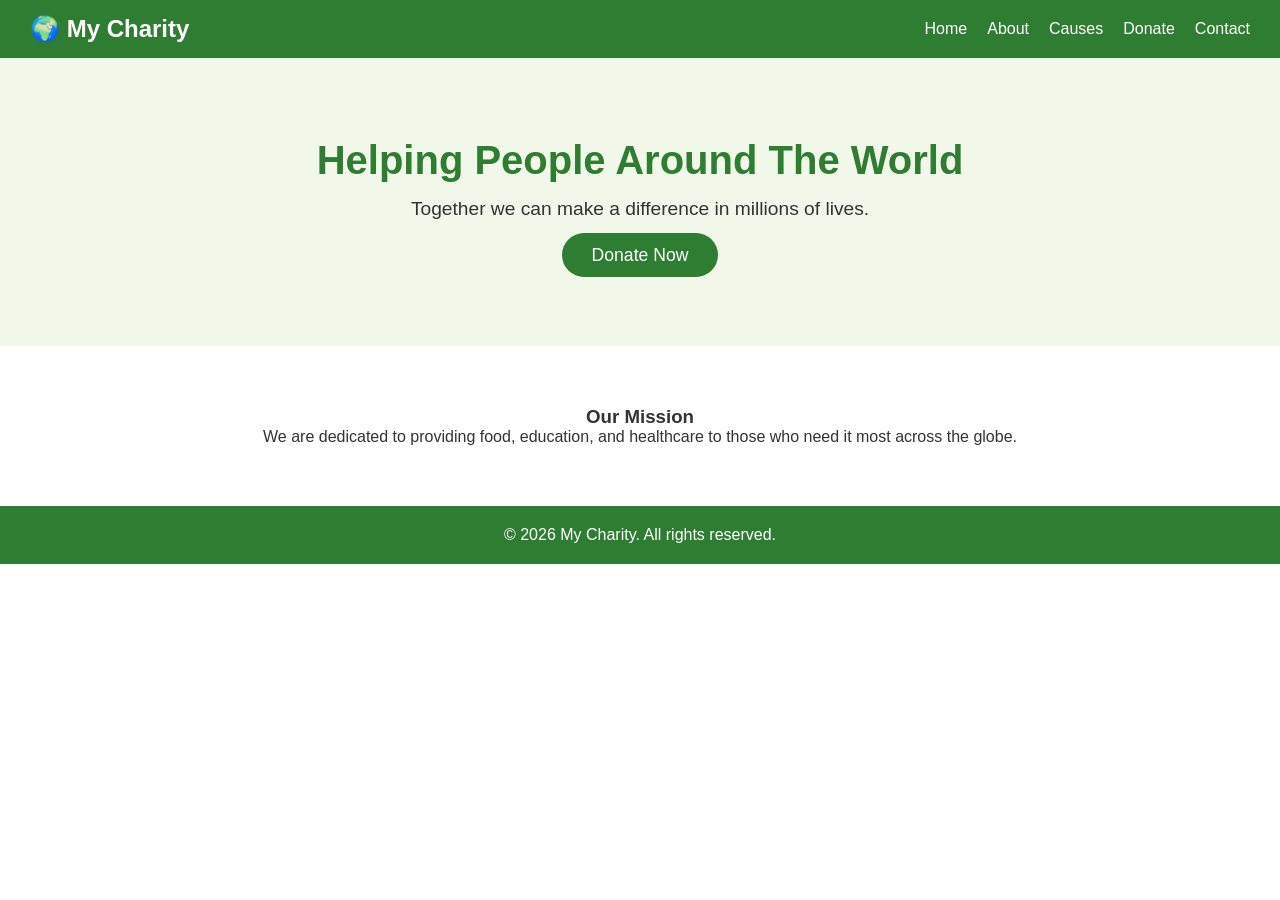
==== index.html @ c1ec0e91 "Add files via upload" ====
<!DOCTYPE html>
<html lang="en">
<head>
  <meta charset="UTF-8">
  <meta name="viewport" content="width=device-width, initial-scale=1.0">
  <title>My Charity Name</title>
  <link rel="stylesheet" href="style.css">
</head>
<body>

  <!-- Navigation -->
  <nav>
    <h1>🌍 My Charity</h1>
    <ul>
      <li><a href="#">Home</a></li>
      <li><a href="#">About</a></li>
      <li><a href="#">Causes</a></li>
      <li><a href="#">Donate</a></li>
      <li><a href="#">Contact</a></li>
    </ul>
  </nav>

  <!-- Hero Section -->
  <section class="hero">
    <h2>Helping People Around The World</h2>
    <p>Together we can make a difference in millions of lives.</p>
    <a href="#" class="btn">Donate Now</a>
  </section>

  <!-- Mission Section -->
  <section class="mission">
    <h3>Our Mission</h3>
    <p>We are dedicated to providing food, education, and healthcare 
       to those who need it most across the globe.</p>
  </section>

  <!-- Footer -->
  <footer>
    <p>© 2026 My Charity. All rights reserved.</p>
  </footer>

</body>
</html>
---- style.css ----
* { margin: 0; padding: 0; box-sizing: border-box; }

body { font-family: Arial, sans-serif; color: #333; }

nav {
  background: #2e7d32;
  color: white;
  display: flex;
  justify-content: space-between;
  align-items: center;
  padding: 15px 30px;
}

nav ul { list-style: none; display: flex; gap: 20px; }
nav ul a { color: white; text-decoration: none; }

.hero {
  background: #f1f8e9;
  text-align: center;
  padding: 80px 20px;
}

.hero h2 { font-size: 2.5em; margin-bottom: 15px; color: #2e7d32; }
.hero p { font-size: 1.2em; margin-bottom: 25px; }

.btn {
  background: #2e7d32;
  color: white;
  padding: 12px 30px;
  border-radius: 25px;
  text-decoration: none;
  font-size: 1.1em;
}

.mission {
  text-align: center;
  padding: 60px 20px;
  background: white;
}

footer {
  background: #2e7d32;
  color: white;
  text-align: center;
  padding: 20px;
}
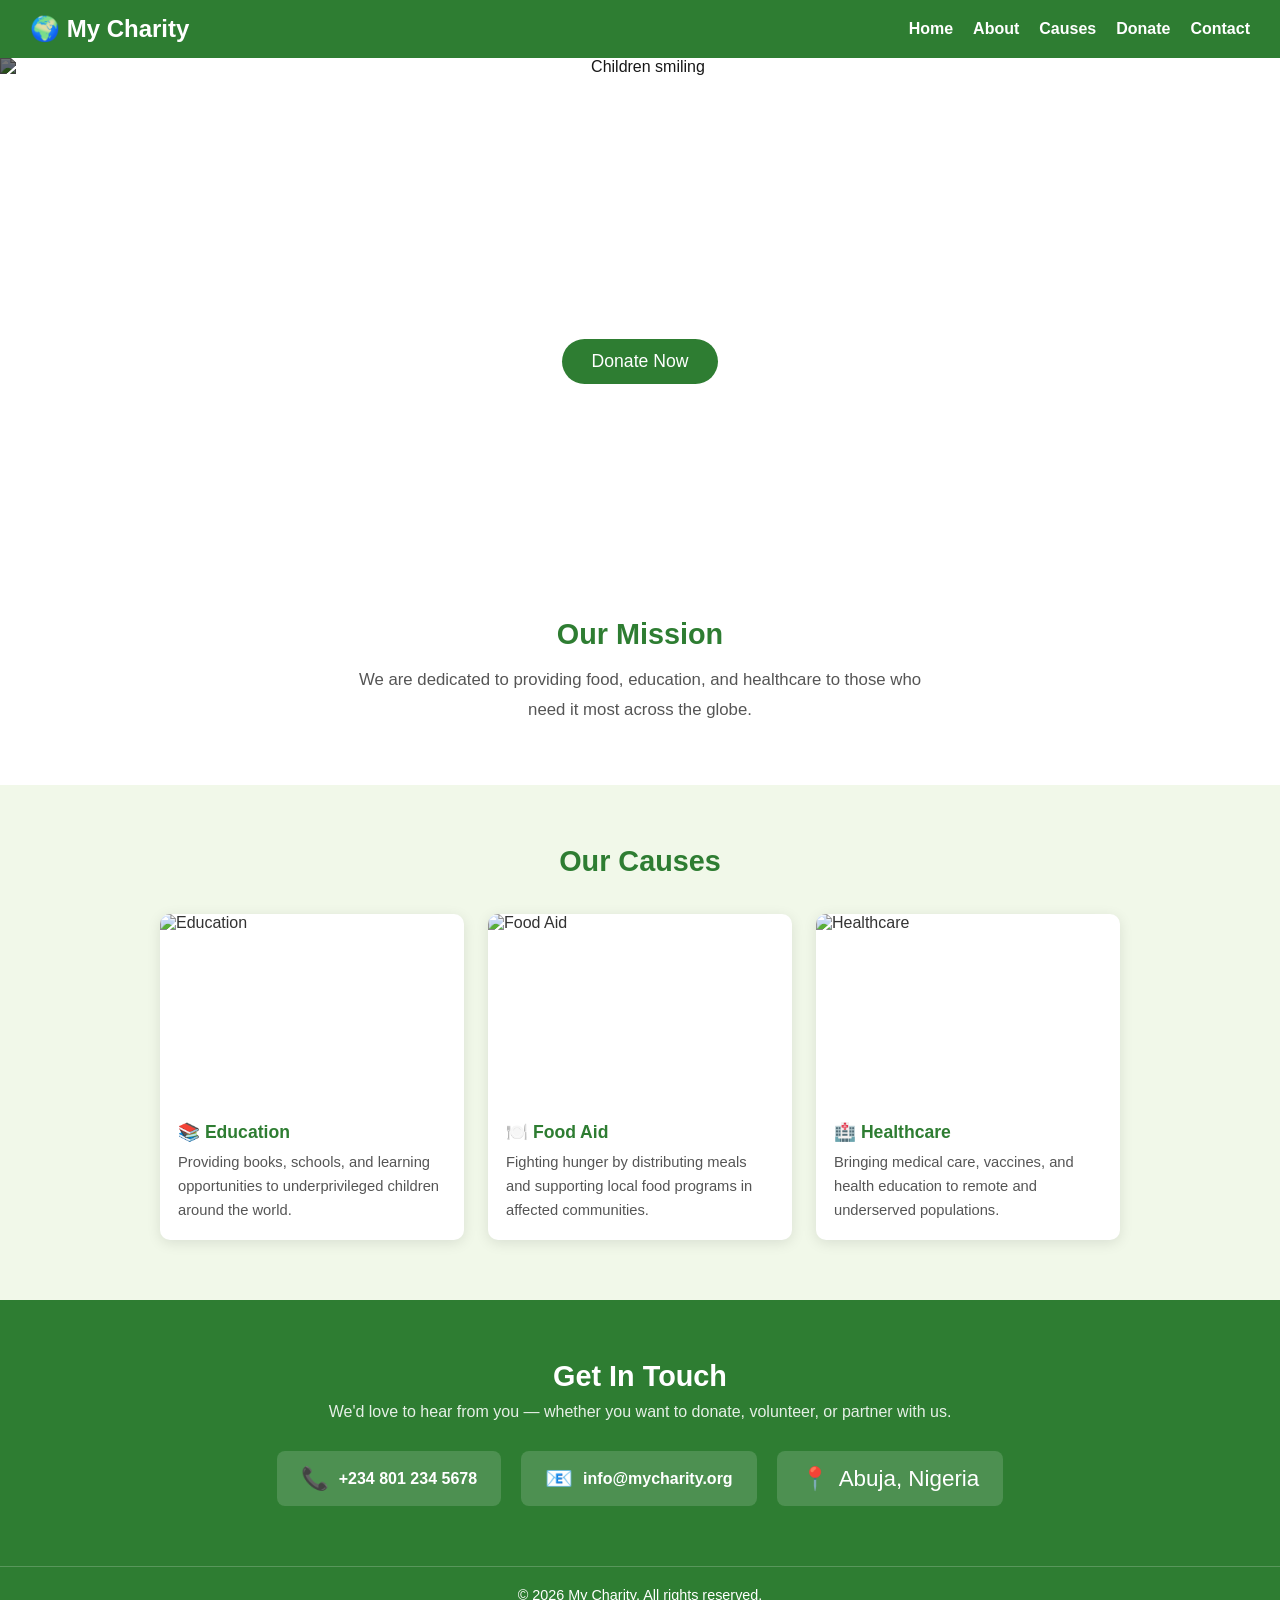
==== commit 699e213b: "Add files via upload" ====
--- a/index.html
+++ b/index.html
@@ -1,43 +1,237 @@
-<!DOCTYPE html>
-<html lang="en">
-<head>
-  <meta charset="UTF-8">
-  <meta name="viewport" content="width=device-width, initial-scale=1.0">
-  <title>My Charity Name</title>
-  <link rel="stylesheet" href="style.css">
-</head>
-<body>
-
-  <!-- Navigation -->
-  <nav>
-    <h1>🌍 My Charity</h1>
-    <ul>
-      <li><a href="#">Home</a></li>
-      <li><a href="#">About</a></li>
-      <li><a href="#">Causes</a></li>
-      <li><a href="#">Donate</a></li>
-      <li><a href="#">Contact</a></li>
-    </ul>
-  </nav>
-
-  <!-- Hero Section -->
-  <section class="hero">
-    <h2>Helping People Around The World</h2>
-    <p>Together we can make a difference in millions of lives.</p>
-    <a href="#" class="btn">Donate Now</a>
-  </section>
-
-  <!-- Mission Section -->
-  <section class="mission">
-    <h3>Our Mission</h3>
-    <p>We are dedicated to providing food, education, and healthcare 
-       to those who need it most across the globe.</p>
-  </section>
-
-  <!-- Footer -->
-  <footer>
-    <p>© 2026 My Charity. All rights reserved.</p>
-  </footer>
-
-</body>
-</html>+<!DOCTYPE html>
+<html lang="en">
+<head>
+  <meta charset="UTF-8">
+  <meta name="viewport" content="width=device-width, initial-scale=1.0">
+  <title>My Charity</title>
+  <style>
+    /* ── YOUR ORIGINAL CSS ── */
+    * { margin: 0; padding: 0; box-sizing: border-box; }
+
+    body { font-family: Arial, sans-serif; color: #333; }
+
+    nav {
+      background: #2e7d32;
+      color: white;
+      display: flex;
+      justify-content: space-between;
+      align-items: center;
+      padding: 15px 30px;
+      position: sticky;
+      top: 0;
+      z-index: 100;
+    }
+
+    nav ul { list-style: none; display: flex; gap: 20px; }
+    nav ul a { color: white; text-decoration: none; font-weight: bold; }
+    nav ul a:hover { text-decoration: underline; }
+
+    .hero {
+      position: relative;
+      height: 500px;
+      display: flex;
+      align-items: center;
+      justify-content: center;
+      text-align: center;
+      overflow: hidden;
+    }
+
+    .hero img {
+      position: absolute;
+      inset: 0;
+      width: 100%;
+      height: 100%;
+      object-fit: cover;
+      filter: brightness(0.45);
+    }
+
+    .hero-content {
+      position: relative;
+      z-index: 1;
+      color: white;
+      padding: 0 20px;
+    }
+
+    .hero h2 { font-size: 2.5em; margin-bottom: 15px; color: white; }
+    .hero p  { font-size: 1.2em; margin-bottom: 25px; }
+
+    .btn {
+      background: #2e7d32;
+      color: white;
+      padding: 12px 30px;
+      border-radius: 25px;
+      text-decoration: none;
+      font-size: 1.1em;
+      display: inline-block;
+      transition: background 0.2s, transform 0.1s;
+    }
+    .btn:hover { background: #1b5e20; transform: translateY(-2px); }
+
+    .mission {
+      text-align: center;
+      padding: 60px 20px;
+      background: white;
+    }
+    .mission h3 { font-size: 1.8em; color: #2e7d32; margin-bottom: 14px; }
+    .mission p  { max-width: 600px; margin: 0 auto; font-size: 1.05em; line-height: 1.8; color: #555; }
+
+    /* ── NEW: CAUSES / GALLERY ── */
+    .causes {
+      background: #f1f8e9;
+      padding: 60px 30px;
+      text-align: center;
+    }
+    .causes h3 { font-size: 1.8em; color: #2e7d32; margin-bottom: 36px; }
+
+    .causes-grid {
+      display: grid;
+      grid-template-columns: repeat(auto-fit, minmax(250px, 1fr));
+      gap: 24px;
+      max-width: 960px;
+      margin: 0 auto;
+    }
+
+    .cause-card {
+      background: white;
+      border-radius: 10px;
+      overflow: hidden;
+      box-shadow: 0 3px 14px rgba(0,0,0,0.10);
+      transition: transform 0.2s;
+      text-align: left;
+    }
+    .cause-card:hover { transform: translateY(-5px); }
+    .cause-card img  { width: 100%; height: 190px; object-fit: cover; display: block; }
+    .cause-card .card-body { padding: 18px; }
+    .cause-card h4  { color: #2e7d32; margin-bottom: 8px; font-size: 1.1em; }
+    .cause-card p   { font-size: 0.92em; color: #555; line-height: 1.6; }
+
+    /* ── NEW: CONTACT ── */
+    .contact {
+      background: #2e7d32;
+      color: white;
+      text-align: center;
+      padding: 60px 30px;
+    }
+    .contact h3 { font-size: 1.8em; margin-bottom: 10px; }
+    .contact > p { font-size: 1em; margin-bottom: 30px; opacity: 0.88; }
+
+    .contact-details {
+      display: flex;
+      justify-content: center;
+      flex-wrap: wrap;
+      gap: 20px;
+    }
+    .contact-item {
+      display: flex;
+      align-items: center;
+      gap: 10px;
+      background: rgba(255,255,255,0.15);
+      padding: 14px 24px;
+      border-radius: 8px;
+      font-size: 1em;
+    }
+    .contact-item span { font-size: 1.4em; }
+    .contact-item a { color: white; text-decoration: none; font-weight: bold; }
+    .contact-item a:hover { text-decoration: underline; }
+
+    /* ── YOUR ORIGINAL FOOTER ── */
+    footer {
+      background: #2e7d32;
+      color: white;
+      text-align: center;
+      padding: 20px;
+      font-size: 0.9em;
+      border-top: 1px solid rgba(255,255,255,0.2);
+    }
+  </style>
+</head>
+<body>
+
+  <!-- Navigation -->
+  <nav>
+    <h1>🌍 My Charity</h1>
+    <ul>
+      <li><a href="#">Home</a></li>
+      <li><a href="#">About</a></li>
+      <li><a href="#">Causes</a></li>
+      <li><a href="#">Donate</a></li>
+      <li><a href="#contact">Contact</a></li>
+    </ul>
+  </nav>
+
+  <!-- Hero with Image -->
+  <section class="hero">
+    <img src="https://images.unsplash.com/photo-1488521787991-ed7bbaae773c?w=1400&auto=format&fit=crop" alt="Children smiling">
+    <div class="hero-content">
+      <h2>Helping People Around The World</h2>
+      <p>Together we can make a difference in millions of lives.</p>
+      <a href="#" class="btn">Donate Now</a>
+    </div>
+  </section>
+
+  <!-- Mission -->
+  <section class="mission">
+    <h3>Our Mission</h3>
+    <p>We are dedicated to providing food, education, and healthcare
+       to those who need it most across the globe.</p>
+  </section>
+
+  <!-- Causes with Pictures -->
+  <section class="causes">
+    <h3>Our Causes</h3>
+    <div class="causes-grid">
+
+      <div class="cause-card">
+        <img src="https://images.unsplash.com/photo-1542810634-71277d95dcbb?w=600&auto=format&fit=crop" alt="Education">
+        <div class="card-body">
+          <h4>📚 Education</h4>
+          <p>Providing books, schools, and learning opportunities to underprivileged children around the world.</p>
+        </div>
+      </div>
+
+      <div class="cause-card">
+        <img src="https://images.unsplash.com/photo-1498837167922-ddd27525d352?w=600&auto=format&fit=crop" alt="Food Aid">
+        <div class="card-body">
+          <h4>🍽️ Food Aid</h4>
+          <p>Fighting hunger by distributing meals and supporting local food programs in affected communities.</p>
+        </div>
+      </div>
+
+      <div class="cause-card">
+        <img src="https://images.unsplash.com/photo-1576091160550-2173dba999ef?w=600&auto=format&fit=crop" alt="Healthcare">
+        <div class="card-body">
+          <h4>🏥 Healthcare</h4>
+          <p>Bringing medical care, vaccines, and health education to remote and underserved populations.</p>
+        </div>
+      </div>
+
+    </div>
+  </section>
+
+  <!-- Contact -->
+  <section class="contact" id="contact">
+    <h3>Get In Touch</h3>
+    <p>We'd love to hear from you — whether you want to donate, volunteer, or partner with us.</p>
+    <div class="contact-details">
+      <div class="contact-item">
+        <span>📞</span>
+        <a href="tel:+2348012345678">+234 801 234 5678</a>
+      </div>
+      <div class="contact-item">
+        <span>📧</span>
+        <a href="mailto:info@mycharity.org">info@mycharity.org</a>
+      </div>
+      <div class="contact-item">
+        <span>📍</span>
+        <span>Abuja, Nigeria</span>
+      </div>
+    </div>
+  </section>
+
+  <!-- Footer -->
+  <footer>
+    <p>© 2026 My Charity. All rights reserved.</p>
+  </footer>
+
+</body>
+</html>
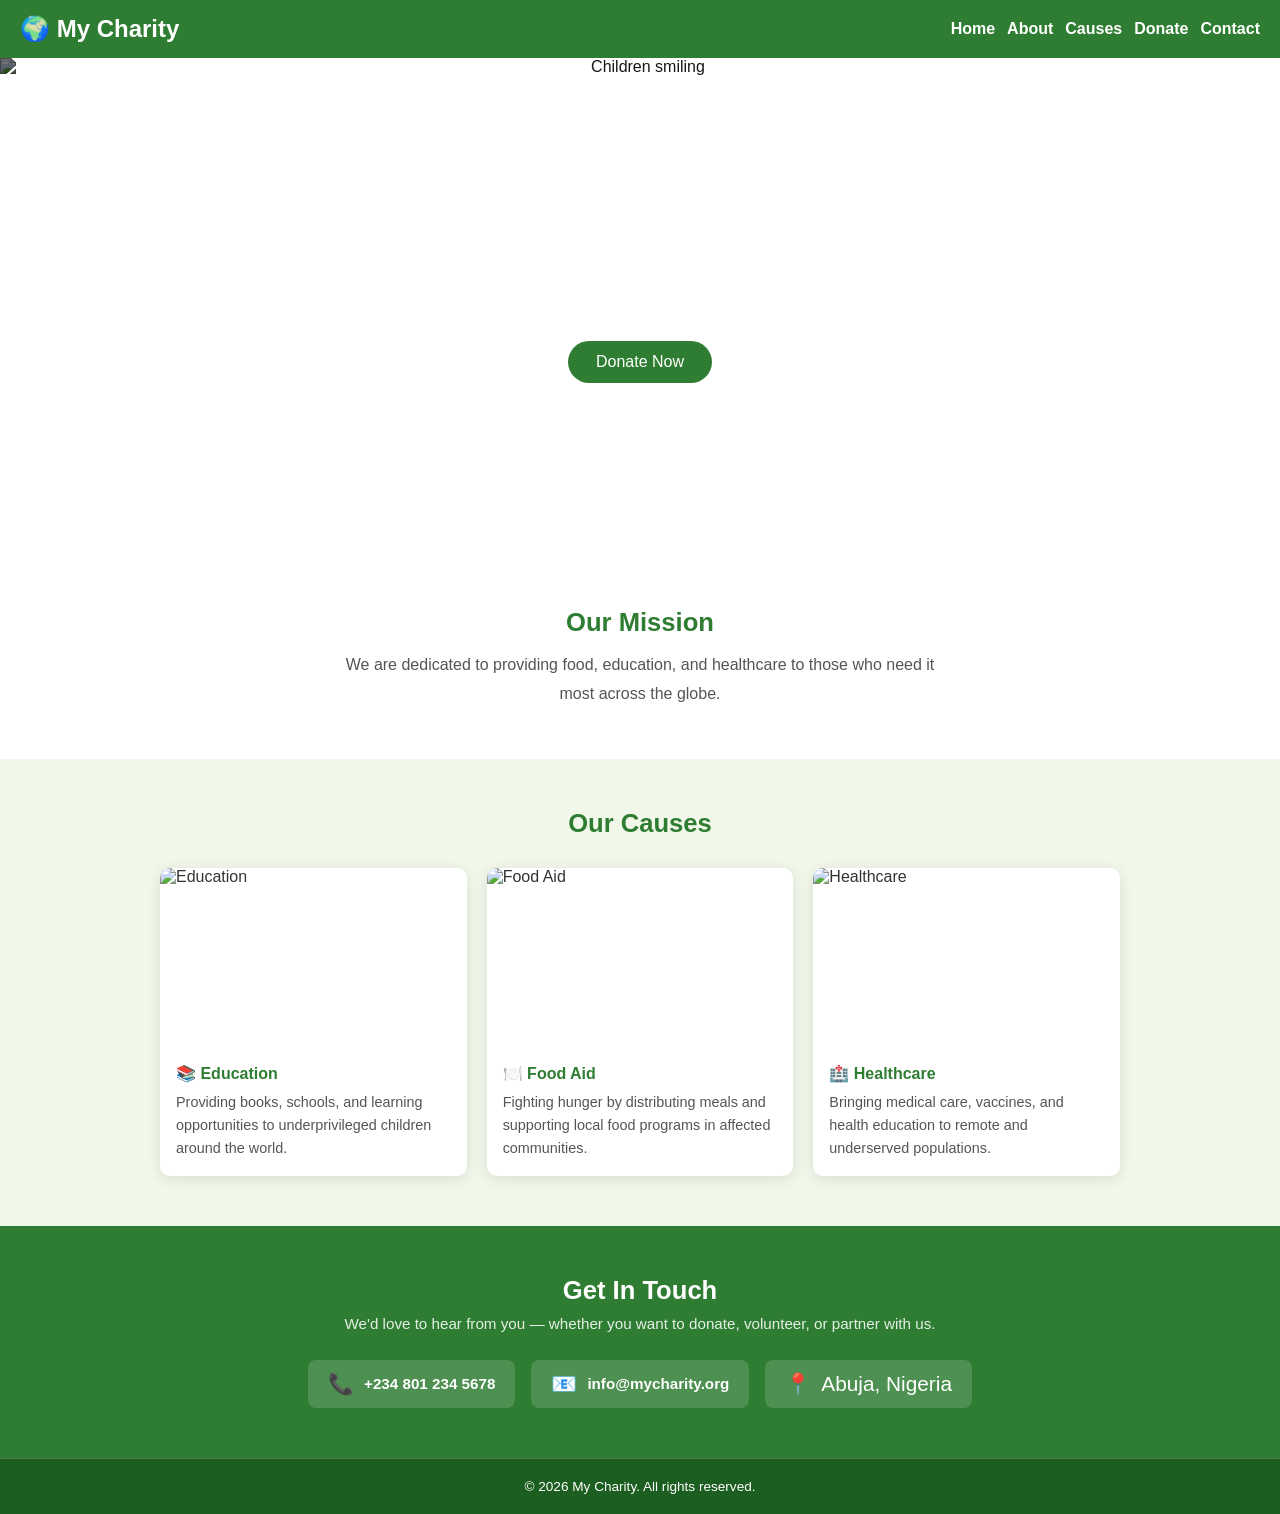
==== commit 6257ec8a: "Add files via upload" ====
--- a/index.html
+++ b/index.html
@@ -5,37 +5,39 @@
   <meta name="viewport" content="width=device-width, initial-scale=1.0">
   <title>My Charity</title>
   <style>
-    /* ── YOUR ORIGINAL CSS ── */
     * { margin: 0; padding: 0; box-sizing: border-box; }
 
     body { font-family: Arial, sans-serif; color: #333; }
 
+    /* ── NAV ── */
     nav {
       background: #2e7d32;
       color: white;
       display: flex;
       justify-content: space-between;
       align-items: center;
-      padding: 15px 30px;
+      padding: 15px 20px;
       position: sticky;
       top: 0;
       z-index: 100;
-    }
-
-    nav ul { list-style: none; display: flex; gap: 20px; }
-    nav ul a { color: white; text-decoration: none; font-weight: bold; }
+      flex-wrap: wrap;
+      gap: 10px;
+    }
+    nav h1 { font-size: 1.2rem; }
+    nav ul { list-style: none; display: flex; flex-wrap: wrap; gap: 12px; }
+    nav ul a { color: white; text-decoration: none; font-weight: bold; font-size: 0.85rem; }
     nav ul a:hover { text-decoration: underline; }
 
+    /* ── HERO ── */
     .hero {
       position: relative;
-      height: 500px;
+      height: 420px;
       display: flex;
       align-items: center;
       justify-content: center;
       text-align: center;
       overflow: hidden;
     }
-
     .hero img {
       position: absolute;
       inset: 0;
@@ -44,49 +46,49 @@
       object-fit: cover;
       filter: brightness(0.45);
     }
-
     .hero-content {
       position: relative;
       z-index: 1;
       color: white;
       padding: 0 20px;
-    }
-
-    .hero h2 { font-size: 2.5em; margin-bottom: 15px; color: white; }
-    .hero p  { font-size: 1.2em; margin-bottom: 25px; }
+      width: 100%;
+    }
+    .hero h2 { font-size: 1.8rem; margin-bottom: 12px; color: white; line-height: 1.3; }
+    .hero p  { font-size: 1rem; margin-bottom: 22px; }
 
     .btn {
       background: #2e7d32;
       color: white;
-      padding: 12px 30px;
+      padding: 12px 28px;
       border-radius: 25px;
       text-decoration: none;
-      font-size: 1.1em;
+      font-size: 1rem;
       display: inline-block;
       transition: background 0.2s, transform 0.1s;
     }
     .btn:hover { background: #1b5e20; transform: translateY(-2px); }
 
+    /* ── MISSION ── */
     .mission {
       text-align: center;
-      padding: 60px 20px;
+      padding: 50px 20px;
       background: white;
     }
-    .mission h3 { font-size: 1.8em; color: #2e7d32; margin-bottom: 14px; }
-    .mission p  { max-width: 600px; margin: 0 auto; font-size: 1.05em; line-height: 1.8; color: #555; }
-
-    /* ── NEW: CAUSES / GALLERY ── */
+    .mission h3 { font-size: 1.6rem; color: #2e7d32; margin-bottom: 14px; }
+    .mission p  { max-width: 600px; margin: 0 auto; font-size: 1rem; line-height: 1.8; color: #555; }
+
+    /* ── CAUSES ── */
     .causes {
       background: #f1f8e9;
-      padding: 60px 30px;
-      text-align: center;
-    }
-    .causes h3 { font-size: 1.8em; color: #2e7d32; margin-bottom: 36px; }
+      padding: 50px 20px;
+      text-align: center;
+    }
+    .causes h3 { font-size: 1.6rem; color: #2e7d32; margin-bottom: 30px; }
 
     .causes-grid {
       display: grid;
-      grid-template-columns: repeat(auto-fit, minmax(250px, 1fr));
-      gap: 24px;
+      grid-template-columns: repeat(auto-fit, minmax(240px, 1fr));
+      gap: 20px;
       max-width: 960px;
       margin: 0 auto;
     }
@@ -100,48 +102,61 @@
       text-align: left;
     }
     .cause-card:hover { transform: translateY(-5px); }
-    .cause-card img  { width: 100%; height: 190px; object-fit: cover; display: block; }
-    .cause-card .card-body { padding: 18px; }
-    .cause-card h4  { color: #2e7d32; margin-bottom: 8px; font-size: 1.1em; }
-    .cause-card p   { font-size: 0.92em; color: #555; line-height: 1.6; }
-
-    /* ── NEW: CONTACT ── */
+    .cause-card img  { width: 100%; height: 180px; object-fit: cover; display: block; }
+    .cause-card .card-body { padding: 16px; }
+    .cause-card h4  { color: #2e7d32; margin-bottom: 8px; font-size: 1rem; }
+    .cause-card p   { font-size: 0.9rem; color: #555; line-height: 1.6; }
+
+    /* ── CONTACT ── */
     .contact {
       background: #2e7d32;
       color: white;
       text-align: center;
-      padding: 60px 30px;
-    }
-    .contact h3 { font-size: 1.8em; margin-bottom: 10px; }
-    .contact > p { font-size: 1em; margin-bottom: 30px; opacity: 0.88; }
+      padding: 50px 20px;
+    }
+    .contact h3 { font-size: 1.6rem; margin-bottom: 10px; }
+    .contact > p { font-size: 0.95rem; margin-bottom: 28px; opacity: 0.88; }
 
     .contact-details {
       display: flex;
       justify-content: center;
       flex-wrap: wrap;
-      gap: 20px;
+      gap: 16px;
     }
     .contact-item {
       display: flex;
       align-items: center;
       gap: 10px;
       background: rgba(255,255,255,0.15);
-      padding: 14px 24px;
+      padding: 12px 20px;
       border-radius: 8px;
-      font-size: 1em;
-    }
-    .contact-item span { font-size: 1.4em; }
+      font-size: 0.95rem;
+      width: 100%;
+      max-width: 300px;
+      justify-content: center;
+    }
+    .contact-item span { font-size: 1.3rem; }
     .contact-item a { color: white; text-decoration: none; font-weight: bold; }
     .contact-item a:hover { text-decoration: underline; }
 
-    /* ── YOUR ORIGINAL FOOTER ── */
+    /* ── FOOTER ── */
     footer {
-      background: #2e7d32;
+      background: #1b5e20;
       color: white;
       text-align: center;
       padding: 20px;
-      font-size: 0.9em;
+      font-size: 0.85rem;
       border-top: 1px solid rgba(255,255,255,0.2);
+    }
+
+    /* ── DESKTOP OVERRIDES ── */
+    @media (min-width: 768px) {
+      nav h1 { font-size: 1.5rem; }
+      nav ul a { font-size: 1rem; }
+      .hero { height: 500px; }
+      .hero h2 { font-size: 2.5rem; }
+      .hero p  { font-size: 1.2rem; }
+      .contact-item { width: auto; }
     }
   </style>
 </head>
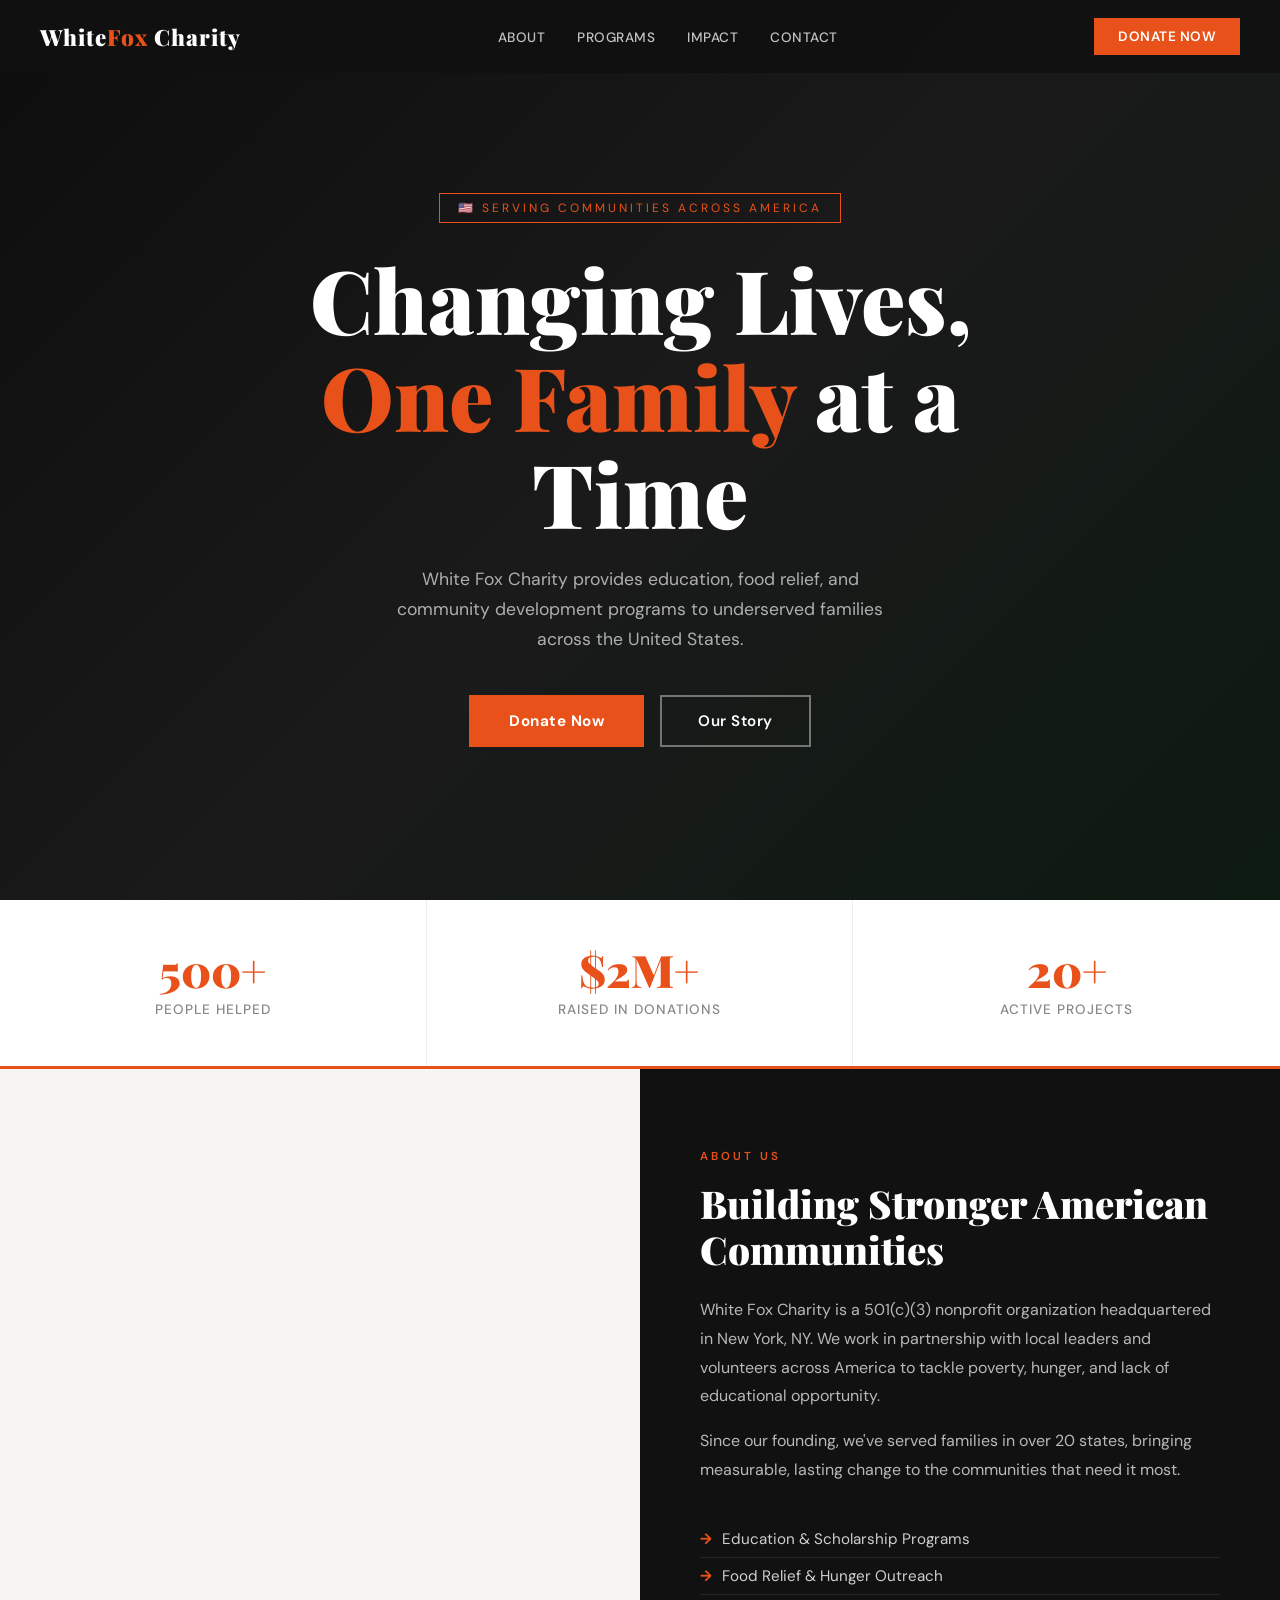
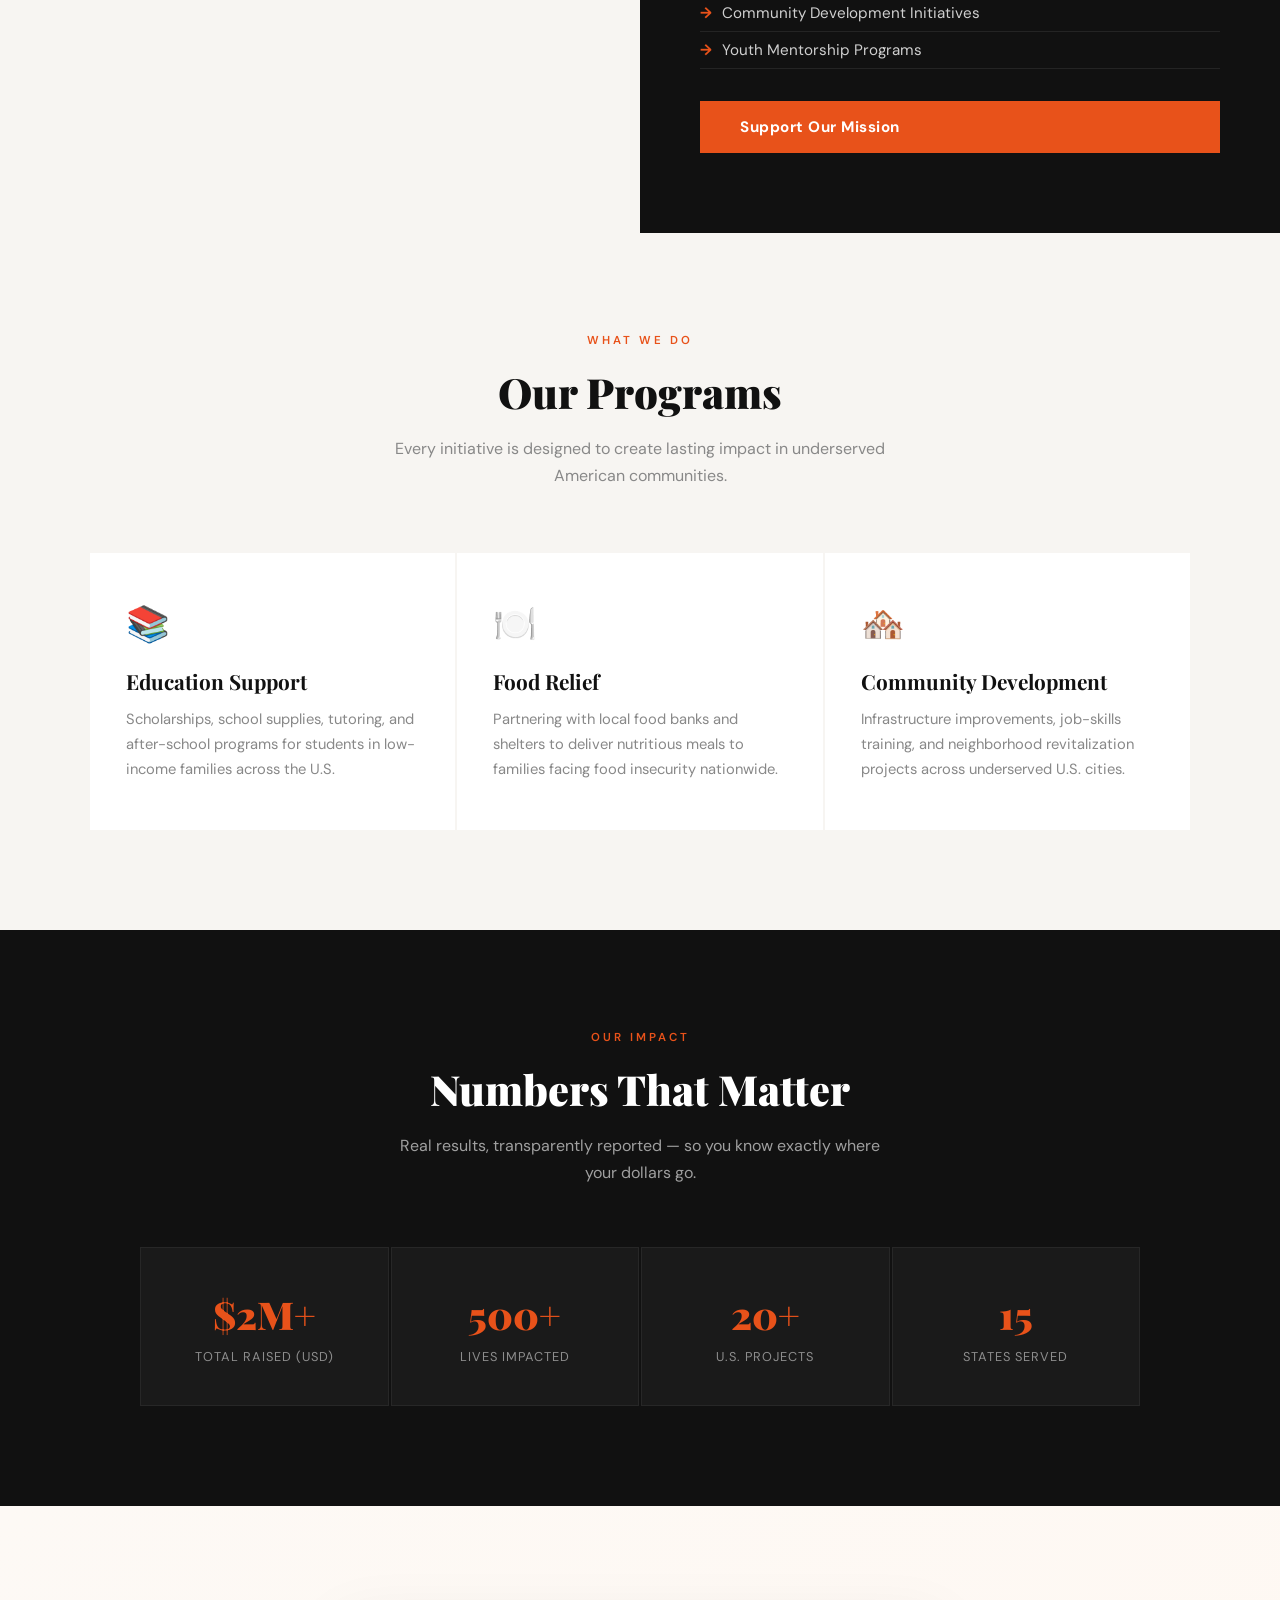
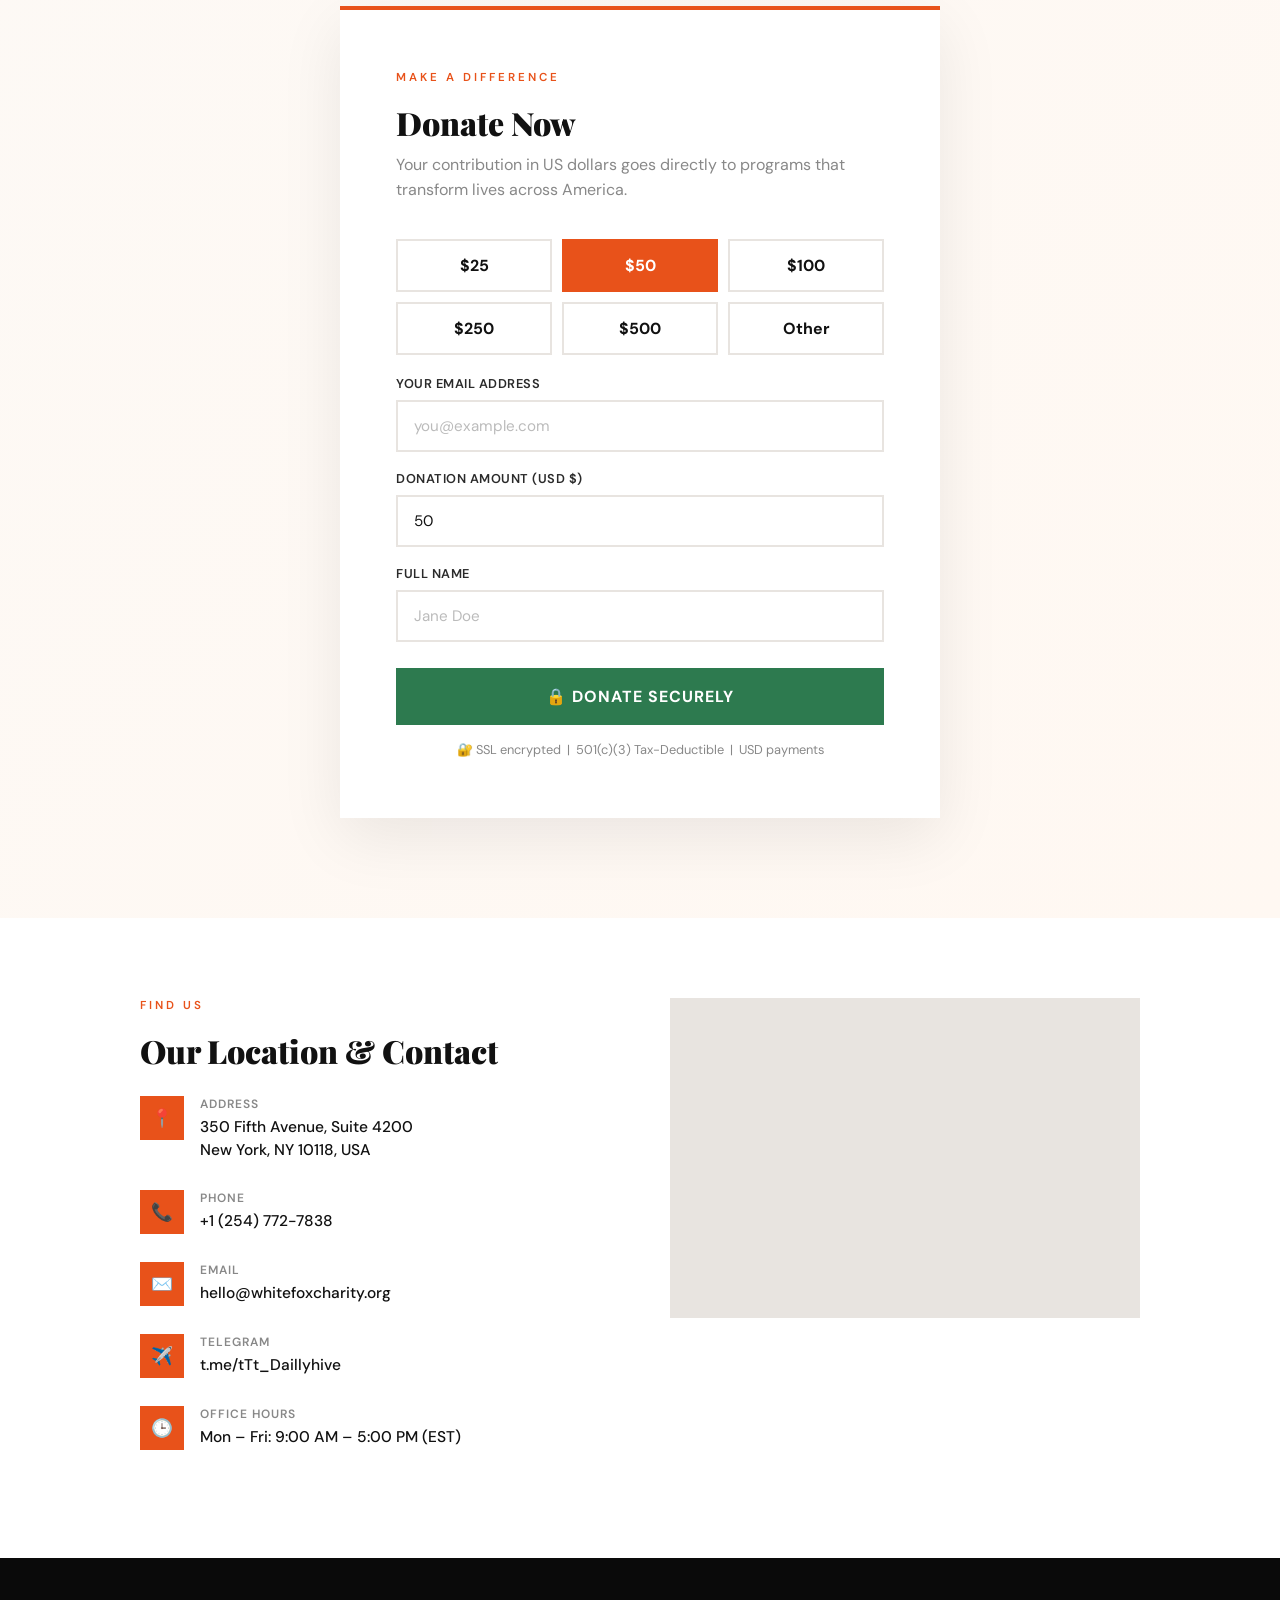
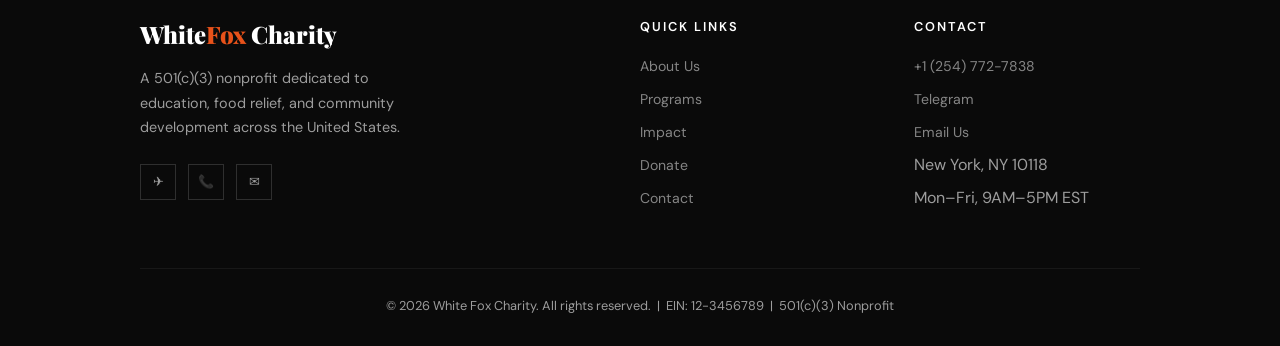
==== commit 2b11c41c: "Add files via upload" ====
--- a/index.html
+++ b/index.html
@@ -1,252 +1,706 @@
 <!DOCTYPE html>
 <html lang="en">
 <head>
-  <meta charset="UTF-8">
-  <meta name="viewport" content="width=device-width, initial-scale=1.0">
-  <title>My Charity</title>
-  <style>
-    * { margin: 0; padding: 0; box-sizing: border-box; }
-
-    body { font-family: Arial, sans-serif; color: #333; }
-
-    /* ── NAV ── */
-    nav {
-      background: #2e7d32;
-      color: white;
-      display: flex;
-      justify-content: space-between;
-      align-items: center;
-      padding: 15px 20px;
-      position: sticky;
-      top: 0;
-      z-index: 100;
-      flex-wrap: wrap;
-      gap: 10px;
-    }
-    nav h1 { font-size: 1.2rem; }
-    nav ul { list-style: none; display: flex; flex-wrap: wrap; gap: 12px; }
-    nav ul a { color: white; text-decoration: none; font-weight: bold; font-size: 0.85rem; }
-    nav ul a:hover { text-decoration: underline; }
-
-    /* ── HERO ── */
-    .hero {
-      position: relative;
-      height: 420px;
-      display: flex;
-      align-items: center;
-      justify-content: center;
-      text-align: center;
-      overflow: hidden;
-    }
-    .hero img {
-      position: absolute;
-      inset: 0;
-      width: 100%;
-      height: 100%;
-      object-fit: cover;
-      filter: brightness(0.45);
-    }
-    .hero-content {
-      position: relative;
-      z-index: 1;
-      color: white;
-      padding: 0 20px;
-      width: 100%;
-    }
-    .hero h2 { font-size: 1.8rem; margin-bottom: 12px; color: white; line-height: 1.3; }
-    .hero p  { font-size: 1rem; margin-bottom: 22px; }
-
-    .btn {
-      background: #2e7d32;
-      color: white;
-      padding: 12px 28px;
-      border-radius: 25px;
-      text-decoration: none;
-      font-size: 1rem;
-      display: inline-block;
-      transition: background 0.2s, transform 0.1s;
-    }
-    .btn:hover { background: #1b5e20; transform: translateY(-2px); }
-
-    /* ── MISSION ── */
-    .mission {
-      text-align: center;
-      padding: 50px 20px;
-      background: white;
-    }
-    .mission h3 { font-size: 1.6rem; color: #2e7d32; margin-bottom: 14px; }
-    .mission p  { max-width: 600px; margin: 0 auto; font-size: 1rem; line-height: 1.8; color: #555; }
-
-    /* ── CAUSES ── */
-    .causes {
-      background: #f1f8e9;
-      padding: 50px 20px;
-      text-align: center;
-    }
-    .causes h3 { font-size: 1.6rem; color: #2e7d32; margin-bottom: 30px; }
-
-    .causes-grid {
-      display: grid;
-      grid-template-columns: repeat(auto-fit, minmax(240px, 1fr));
-      gap: 20px;
-      max-width: 960px;
-      margin: 0 auto;
-    }
-
-    .cause-card {
-      background: white;
-      border-radius: 10px;
-      overflow: hidden;
-      box-shadow: 0 3px 14px rgba(0,0,0,0.10);
-      transition: transform 0.2s;
-      text-align: left;
-    }
-    .cause-card:hover { transform: translateY(-5px); }
-    .cause-card img  { width: 100%; height: 180px; object-fit: cover; display: block; }
-    .cause-card .card-body { padding: 16px; }
-    .cause-card h4  { color: #2e7d32; margin-bottom: 8px; font-size: 1rem; }
-    .cause-card p   { font-size: 0.9rem; color: #555; line-height: 1.6; }
-
-    /* ── CONTACT ── */
-    .contact {
-      background: #2e7d32;
-      color: white;
-      text-align: center;
-      padding: 50px 20px;
-    }
-    .contact h3 { font-size: 1.6rem; margin-bottom: 10px; }
-    .contact > p { font-size: 0.95rem; margin-bottom: 28px; opacity: 0.88; }
-
-    .contact-details {
-      display: flex;
-      justify-content: center;
-      flex-wrap: wrap;
-      gap: 16px;
-    }
-    .contact-item {
-      display: flex;
-      align-items: center;
-      gap: 10px;
-      background: rgba(255,255,255,0.15);
-      padding: 12px 20px;
-      border-radius: 8px;
-      font-size: 0.95rem;
-      width: 100%;
-      max-width: 300px;
-      justify-content: center;
-    }
-    .contact-item span { font-size: 1.3rem; }
-    .contact-item a { color: white; text-decoration: none; font-weight: bold; }
-    .contact-item a:hover { text-decoration: underline; }
-
-    /* ── FOOTER ── */
-    footer {
-      background: #1b5e20;
-      color: white;
-      text-align: center;
-      padding: 20px;
-      font-size: 0.85rem;
-      border-top: 1px solid rgba(255,255,255,0.2);
-    }
-
-    /* ── DESKTOP OVERRIDES ── */
-    @media (min-width: 768px) {
-      nav h1 { font-size: 1.5rem; }
-      nav ul a { font-size: 1rem; }
-      .hero { height: 500px; }
-      .hero h2 { font-size: 2.5rem; }
-      .hero p  { font-size: 1.2rem; }
-      .contact-item { width: auto; }
-    }
-  </style>
+<meta charset="UTF-8" />
+<meta name="viewport" content="width=device-width, initial-scale=1.0"/>
+<title>White Fox Charity | Making a Difference Across America</title>
+<link href="https://fonts.googleapis.com/css2?family=Playfair+Display:wght@700;900&family=DM+Sans:wght@300;400;500;600&display=swap" rel="stylesheet"/>
+<style>
+  :root {
+    --orange: #E8521A;
+    --orange-light: #FF6B35;
+    --dark: #111111;
+    --mid: #2a2a2a;
+    --light: #f7f5f2;
+    --white: #ffffff;
+    --green: #2D7A4F;
+    --gold: #C89B3C;
+    --text-muted: #888;
+  }
+  
+
+  * { margin: 0; padding: 0; box-sizing: border-box; }
+
+  html { scroll-behavior: smooth; }
+
+  body {
+    font-family: 'DM Sans', sans-serif;
+    background: var(--light);
+    color: var(--dark);
+    overflow-x: hidden;
+  }
+
+  /* ── NAV ── */
+  nav {
+    position: fixed; top: 0; left: 0; right: 0; z-index: 100;
+    display: flex; align-items: center; justify-content: space-between;
+    padding: 18px 40px;
+    background: rgba(17,17,17,0.92);
+    backdrop-filter: blur(12px);
+  }
+  .nav-logo {
+    font-family: 'Playfair Display', serif;
+    font-size: 1.4rem; font-weight: 900;
+    color: var(--white); letter-spacing: 1px;
+  }
+  .nav-logo span { color: var(--orange); }
+  .nav-links { display: flex; gap: 32px; list-style: none; }
+  .nav-links a {
+    color: rgba(255,255,255,0.75); text-decoration: none;
+    font-size: 0.85rem; font-weight: 500; letter-spacing: 0.5px;
+    text-transform: uppercase; transition: color 0.2s;
+  }
+  .nav-links a:hover { color: var(--orange); }
+  .nav-cta {
+    background: var(--orange); color: var(--white);
+    border: none; padding: 10px 24px;
+    font-family: 'DM Sans', sans-serif; font-size: 0.85rem;
+    font-weight: 600; cursor: pointer; letter-spacing: 0.5px;
+    text-transform: uppercase; transition: background 0.2s;
+    text-decoration: none;
+  }
+  .nav-cta:hover { background: var(--orange-light); }
+
+  /* ── HERO ── */
+  .hero {
+    min-height: 100vh;
+    background: linear-gradient(135deg, #0d0d0d 0%, #1a1a1a 50%, #0d1a12 100%);
+    display: flex; flex-direction: column; justify-content: center;
+    align-items: center; text-align: center;
+    padding: 120px 24px 80px;
+    position: relative; overflow: hidden;
+  }
+  .hero::before {
+    content: '';
+    position: absolute; inset: 0;
+    background: url('https://images.unsplash.com/photo-1593113598332-cd288d649433?w=1600&q=80') center/cover no-repeat;
+    opacity: 0.18;
+  }
+  .hero-badge {
+    display: inline-block;
+    border: 1px solid var(--orange);
+    color: var(--orange); font-size: 0.75rem;
+    letter-spacing: 3px; text-transform: uppercase;
+    padding: 6px 18px; margin-bottom: 28px;
+    position: relative; animation: fadeUp 0.8s ease both;
+  }
+  .hero h1 {
+    font-family: 'Playfair Display', serif;
+    font-size: clamp(2.8rem, 7vw, 5.5rem);
+    font-weight: 900; color: var(--white);
+    line-height: 1.1; max-width: 860px;
+    position: relative; animation: fadeUp 0.9s 0.1s ease both;
+  }
+  .hero h1 em { color: var(--orange); font-style: normal; }
+  .hero p {
+    color: rgba(255,255,255,0.65); font-size: 1.1rem;
+    max-width: 520px; margin: 24px auto 40px;
+    line-height: 1.7; position: relative;
+    animation: fadeUp 1s 0.2s ease both;
+  }
+  .hero-btns {
+    display: flex; gap: 16px; flex-wrap: wrap; justify-content: center;
+    position: relative; animation: fadeUp 1s 0.3s ease both;
+  }
+  .btn-primary {
+    background: var(--orange); color: var(--white);
+    padding: 16px 40px; font-size: 0.95rem;
+    font-weight: 700; border: none; cursor: pointer;
+    text-decoration: none; letter-spacing: 0.5px;
+    transition: transform 0.2s, background 0.2s;
+    display: inline-block;
+  }
+  .btn-primary:hover { background: var(--orange-light); transform: translateY(-2px); }
+  .btn-outline {
+    border: 2px solid rgba(255,255,255,0.4); color: var(--white);
+    padding: 14px 36px; font-size: 0.95rem;
+    font-weight: 600; background: transparent; cursor: pointer;
+    text-decoration: none; letter-spacing: 0.5px;
+    transition: border-color 0.2s, transform 0.2s;
+    display: inline-block;
+  }
+  .btn-outline:hover { border-color: var(--white); transform: translateY(-2px); }
+
+  /* ── STATS ── */
+  .stats {
+    background: var(--white);
+    display: grid; grid-template-columns: repeat(3, 1fr);
+    border-bottom: 3px solid var(--orange);
+  }
+  .stat-item {
+    padding: 48px 32px; text-align: center;
+    border-right: 1px solid #eee;
+    transition: background 0.2s;
+  }
+  .stat-item:last-child { border-right: none; }
+  .stat-item:hover { background: #fdf9f7; }
+  .stat-num {
+    font-family: 'Playfair Display', serif;
+    font-size: 2.8rem; font-weight: 900;
+    color: var(--orange); line-height: 1;
+  }
+  .stat-label {
+    font-size: 0.85rem; color: var(--text-muted);
+    text-transform: uppercase; letter-spacing: 1px;
+    margin-top: 8px; font-weight: 500;
+  }
+
+  /* ── ABOUT ── */
+  .about {
+    display: grid; grid-template-columns: 1fr 1fr;
+    gap: 0; min-height: 560px;
+  }
+  .about-img {
+    background: url('https://images.unsplash.com/photo-1532629345422-7515f3d16bb6?w=900&q=80') center/cover no-repeat;
+    min-height: 400px;
+  }
+  .about-content {
+    background: var(--dark); color: var(--white);
+    padding: 80px 60px; display: flex;
+    flex-direction: column; justify-content: center;
+  }
+  .section-tag {
+    font-size: 0.72rem; letter-spacing: 3px;
+    text-transform: uppercase; color: var(--orange);
+    font-weight: 600; margin-bottom: 16px;
+  }
+  .about-content h2 {
+    font-family: 'Playfair Display', serif;
+    font-size: 2.4rem; font-weight: 900;
+    line-height: 1.2; margin-bottom: 24px;
+  }
+  .about-content p {
+    color: rgba(255,255,255,0.7); line-height: 1.8;
+    font-size: 1rem; margin-bottom: 16px;
+  }
+  .about-list { list-style: none; margin: 20px 0 32px; }
+  .about-list li {
+    color: rgba(255,255,255,0.8); padding: 8px 0;
+    border-bottom: 1px solid rgba(255,255,255,0.08);
+    font-size: 0.95rem; display: flex; align-items: center; gap: 10px;
+  }
+  .about-list li::before {
+    content: '→'; color: var(--orange); font-weight: 700;
+  }
+
+  /* ── PROGRAMS ── */
+  .programs { padding: 100px 40px; background: var(--light); }
+  .section-header { text-align: center; margin-bottom: 64px; }
+  .section-header h2 {
+    font-family: 'Playfair Display', serif;
+    font-size: 2.6rem; font-weight: 900;
+    color: var(--dark); margin-bottom: 16px;
+  }
+  .section-header p {
+    color: var(--text-muted); max-width: 500px;
+    margin: 0 auto; line-height: 1.7;
+  }
+  .programs-grid {
+    display: grid; grid-template-columns: repeat(3, 1fr);
+    gap: 2px; max-width: 1100px; margin: 0 auto;
+  }
+  .program-card {
+    background: var(--white); padding: 48px 36px;
+    position: relative; overflow: hidden;
+    transition: transform 0.3s;
+  }
+  .program-card:hover { transform: translateY(-4px); }
+  .program-card::before {
+    content: ''; position: absolute;
+    top: 0; left: 0; right: 0; height: 3px;
+    background: var(--orange);
+    transform: scaleX(0); transform-origin: left;
+    transition: transform 0.3s;
+  }
+  .program-card:hover::before { transform: scaleX(1); }
+  .program-icon { font-size: 2.2rem; margin-bottom: 20px; }
+  .program-card h3 {
+    font-family: 'Playfair Display', serif;
+    font-size: 1.3rem; font-weight: 700;
+    margin-bottom: 12px; color: var(--dark);
+  }
+  .program-card p {
+    color: var(--text-muted); line-height: 1.7; font-size: 0.92rem;
+  }
+
+  /* ── IMPACT ── */
+  .impact {
+    background: var(--dark); color: var(--white);
+    padding: 100px 40px; text-align: center;
+  }
+  .impact h2 {
+    font-family: 'Playfair Display', serif;
+    font-size: 2.6rem; font-weight: 900; margin-bottom: 16px;
+  }
+  .impact > p {
+    color: rgba(255,255,255,0.6); max-width: 500px;
+    margin: 0 auto 60px; line-height: 1.7;
+  }
+  .impact-grid {
+    display: grid; grid-template-columns: repeat(4, 1fr);
+    gap: 2px; max-width: 1000px; margin: 0 auto;
+  }
+  .impact-item {
+    background: rgba(255,255,255,0.04);
+    padding: 40px 24px;
+    border: 1px solid rgba(255,255,255,0.06);
+  }
+  .impact-item .num {
+    font-family: 'Playfair Display', serif;
+    font-size: 2.4rem; font-weight: 900; color: var(--orange);
+  }
+  .impact-item .label {
+    font-size: 0.8rem; color: rgba(255,255,255,0.5);
+    text-transform: uppercase; letter-spacing: 1px; margin-top: 8px;
+  }
+
+  /* ── DONATE ── */
+  .donate-section {
+    padding: 100px 40px;
+    background: linear-gradient(135deg, #fdf9f5 0%, #fff8f2 100%);
+  }
+  .donate-wrapper {
+    max-width: 600px; margin: 0 auto;
+    background: var(--white); padding: 60px 56px;
+    box-shadow: 0 20px 60px rgba(0,0,0,0.08);
+    border-top: 4px solid var(--orange);
+  }
+  .donate-wrapper h2 {
+    font-family: 'Playfair Display', serif;
+    font-size: 2rem; font-weight: 900;
+    margin-bottom: 8px;
+  }
+  .donate-wrapper > p {
+    color: var(--text-muted); margin-bottom: 36px; line-height: 1.6;
+  }
+  .amount-options {
+    display: grid; grid-template-columns: repeat(3, 1fr);
+    gap: 10px; margin-bottom: 20px;
+  }
+  .amount-btn {
+    border: 2px solid #e8e4e0; background: var(--white);
+    padding: 14px; font-size: 1rem; font-weight: 700;
+    cursor: pointer; transition: all 0.2s;
+    font-family: 'DM Sans', sans-serif;
+    color: var(--dark);
+  }
+  .amount-btn:hover, .amount-btn.active {
+    border-color: var(--orange); background: var(--orange);
+    color: var(--white);
+  }
+  .form-group { margin-bottom: 18px; }
+  .form-group label {
+    display: block; font-size: 0.8rem; font-weight: 600;
+    letter-spacing: 0.5px; text-transform: uppercase;
+    margin-bottom: 8px; color: var(--mid);
+  }
+  .form-group input {
+    width: 100%; padding: 14px 16px;
+    border: 2px solid #e8e4e0; font-size: 0.95rem;
+    font-family: 'DM Sans', sans-serif;
+    transition: border-color 0.2s; outline: none;
+    background: var(--white); color: var(--dark);
+  }
+  .form-group input:focus { border-color: var(--orange); }
+  .form-group input::placeholder { color: #bbb; }
+  .donate-btn {
+    width: 100%; background: var(--green); color: var(--white);
+    border: none; padding: 18px; font-size: 1rem;
+    font-weight: 700; cursor: pointer; letter-spacing: 1px;
+    text-transform: uppercase; font-family: 'DM Sans', sans-serif;
+    transition: background 0.2s, transform 0.2s; margin-top: 8px;
+  }
+  .donate-btn:hover { background: #236040; transform: translateY(-2px); }
+  .secure-note {
+    text-align: center; margin-top: 16px;
+    font-size: 0.8rem; color: var(--text-muted);
+    display: flex; align-items: center; justify-content: center; gap: 6px;
+  }
+
+  /* ── LOCATION ── */
+  .location-section {
+    background: var(--white); padding: 80px 40px;
+  }
+  .location-inner {
+    max-width: 1000px; margin: 0 auto;
+    display: grid; grid-template-columns: 1fr 1fr; gap: 60px;
+    align-items: start;
+  }
+  .location-section h2 {
+    font-family: 'Playfair Display', serif;
+    font-size: 2rem; font-weight: 900; margin-bottom: 24px;
+  }
+  .contact-item {
+    display: flex; gap: 16px; margin-bottom: 28px;
+    align-items: flex-start;
+  }
+  .contact-icon {
+    width: 44px; height: 44px; background: var(--orange);
+    display: flex; align-items: center; justify-content: center;
+    font-size: 1.1rem; flex-shrink: 0;
+  }
+  .contact-label {
+    font-size: 0.75rem; letter-spacing: 1px;
+    text-transform: uppercase; color: var(--text-muted);
+    font-weight: 600; margin-bottom: 4px;
+  }
+  .contact-value {
+    font-size: 0.97rem; color: var(--dark);
+    font-weight: 500; line-height: 1.5;
+  }
+  .contact-value a {
+    color: var(--dark); text-decoration: none;
+    transition: color 0.2s;
+  }
+  .contact-value a:hover { color: var(--orange); }
+  .map-placeholder {
+    background: #e8e4e0; height: 320px;
+    display: flex; align-items: center; justify-content: center;
+    font-size: 0.9rem; color: var(--text-muted);
+    position: relative; overflow: hidden;
+  }
+  .map-placeholder iframe {
+    width: 100%; height: 100%; border: none;
+  }
+
+  /* ── FOOTER ── */
+  footer {
+    background: #0a0a0a; color: rgba(255,255,255,0.6);
+    padding: 60px 40px 32px;
+  }
+  .footer-grid {
+    display: grid; grid-template-columns: 2fr 1fr 1fr;
+    gap: 48px; max-width: 1000px; margin: 0 auto 48px;
+  }
+  .footer-logo {
+    font-family: 'Playfair Display', serif;
+    font-size: 1.5rem; font-weight: 900; color: var(--white);
+    margin-bottom: 16px;
+  }
+  .footer-logo span { color: var(--orange); }
+  .footer-desc {
+    line-height: 1.7; font-size: 0.9rem;
+    max-width: 300px; margin-bottom: 24px;
+  }
+  .social-links { display: flex; gap: 12px; }
+  .social-link {
+    width: 36px; height: 36px;
+    border: 1px solid rgba(255,255,255,0.15);
+    display: flex; align-items: center; justify-content: center;
+    color: rgba(255,255,255,0.6); text-decoration: none;
+    font-size: 0.8rem; transition: all 0.2s;
+  }
+  .social-link:hover {
+    border-color: var(--orange); color: var(--orange);
+    background: rgba(232,82,26,0.1);
+  }
+  .footer-col h4 {
+    color: var(--white); font-size: 0.8rem;
+    letter-spacing: 2px; text-transform: uppercase;
+    margin-bottom: 20px; font-weight: 600;
+  }
+  .footer-col ul { list-style: none; }
+  .footer-col ul li { margin-bottom: 12px; }
+  .footer-col ul li a {
+    color: rgba(255,255,255,0.5); text-decoration: none;
+    font-size: 0.88rem; transition: color 0.2s;
+  }
+  .footer-col ul li a:hover { color: var(--orange); }
+  .footer-bottom {
+    border-top: 1px solid rgba(255,255,255,0.06);
+    padding-top: 28px; text-align: center;
+    font-size: 0.8rem; max-width: 1000px; margin: 0 auto;
+  }
+
+  @keyframes fadeUp {
+    from { opacity: 0; transform: translateY(24px); }
+    to { opacity: 1; transform: translateY(0); }
+  }
+
+  /* ── RESPONSIVE ── */
+  @media (max-width: 768px) {
+    nav { padding: 16px 20px; }
+    .nav-links { display: none; }
+    .stats { grid-template-columns: 1fr; }
+    .stat-item { border-right: none; border-bottom: 1px solid #eee; }
+    .about { grid-template-columns: 1fr; }
+    .about-img { min-height: 260px; }
+    .about-content { padding: 48px 28px; }
+    .programs { padding: 60px 20px; }
+    .programs-grid { grid-template-columns: 1fr; }
+    .impact { padding: 60px 20px; }
+    .impact-grid { grid-template-columns: repeat(2, 1fr); }
+    .donate-section { padding: 60px 20px; }
+    .donate-wrapper { padding: 36px 24px; }
+    .location-inner { grid-template-columns: 1fr; gap: 40px; }
+    .footer-grid { grid-template-columns: 1fr; gap: 36px; }
+  }
+</style>
 </head>
 <body>
 
-  <!-- Navigation -->
-  <nav>
-    <h1>🌍 My Charity</h1>
-    <ul>
-      <li><a href="#">Home</a></li>
-      <li><a href="#">About</a></li>
-      <li><a href="#">Causes</a></li>
-      <li><a href="#">Donate</a></li>
-      <li><a href="#contact">Contact</a></li>
+<!-- NAV -->
+<nav>
+  <div class="nav-logo">White<span>Fox</span> Charity</div>
+  <ul class="nav-links">
+    <li><a href="#about">About</a></li>
+    <li><a href="#programs">Programs</a></li>
+    <li><a href="#impact">Impact</a></li>
+    <li><a href="#contact">Contact</a></li>
+  </ul>
+  <a href="#donate" class="nav-cta">Donate Now</a>
+</nav>
+
+<!-- HERO -->
+<section class="hero">
+  <div class="hero-badge">🇺🇸 Serving Communities Across America</div>
+  <h1>Changing Lives,<br><em>One Family</em> at a Time</h1>
+  <p>White Fox Charity provides education, food relief, and community development programs to underserved families across the United States.</p>
+  <div class="hero-btns">
+    <a href="#donate" class="btn-primary">Donate Now</a>
+    <a href="#about" class="btn-outline">Our Story</a>
+  </div>
+</section>
+
+<!-- STATS -->
+<div class="stats">
+  <div class="stat-item">
+    <div class="stat-num">500+</div>
+    <div class="stat-label">People Helped</div>
+  </div>
+  <div class="stat-item">
+    <div class="stat-num">$2M+</div>
+    <div class="stat-label">Raised in Donations</div>
+  </div>
+  <div class="stat-item">
+    <div class="stat-num">20+</div>
+    <div class="stat-label">Active Projects</div>
+  </div>
+</div>
+
+<!-- ABOUT -->
+<section class="about" id="about">
+  <div class="about-img"></div>
+  <div class="about-content">
+    <div class="section-tag">About Us</div>
+    <h2>Building Stronger American Communities</h2>
+    <p>White Fox Charity is a 501(c)(3) nonprofit organization headquartered in New York, NY. We work in partnership with local leaders and volunteers across America to tackle poverty, hunger, and lack of educational opportunity.</p>
+    <p>Since our founding, we've served families in over 20 states, bringing measurable, lasting change to the communities that need it most.</p>
+    <ul class="about-list">
+      <li>Education & Scholarship Programs</li>
+      <li>Food Relief & Hunger Outreach</li>
+      <li>Community Development Initiatives</li>
+      <li>Youth Mentorship Programs</li>
     </ul>
-  </nav>
-
-  <!-- Hero with Image -->
-  <section class="hero">
-    <img src="https://images.unsplash.com/photo-1488521787991-ed7bbaae773c?w=1400&auto=format&fit=crop" alt="Children smiling">
-    <div class="hero-content">
-      <h2>Helping People Around The World</h2>
-      <p>Together we can make a difference in millions of lives.</p>
-      <a href="#" class="btn">Donate Now</a>
-    </div>
-  </section>
-
-  <!-- Mission -->
-  <section class="mission">
-    <h3>Our Mission</h3>
-    <p>We are dedicated to providing food, education, and healthcare
-       to those who need it most across the globe.</p>
-  </section>
-
-  <!-- Causes with Pictures -->
-  <section class="causes">
-    <h3>Our Causes</h3>
-    <div class="causes-grid">
-
-      <div class="cause-card">
-        <img src="https://images.unsplash.com/photo-1542810634-71277d95dcbb?w=600&auto=format&fit=crop" alt="Education">
-        <div class="card-body">
-          <h4>📚 Education</h4>
-          <p>Providing books, schools, and learning opportunities to underprivileged children around the world.</p>
+    <a href="#donate" class="btn-primary">Support Our Mission</a>
+  </div>
+</section>
+
+<!-- PROGRAMS -->
+<section class="programs" id="programs">
+  <div class="section-header">
+    <div class="section-tag">What We Do</div>
+    <h2>Our Programs</h2>
+    <p>Every initiative is designed to create lasting impact in underserved American communities.</p>
+  </div>
+  <div class="programs-grid">
+    <div class="program-card">
+      <div class="program-icon">📚</div>
+      <h3>Education Support</h3>
+      <p>Scholarships, school supplies, tutoring, and after-school programs for students in low-income families across the U.S.</p>
+    </div>
+    <div class="program-card">
+      <div class="program-icon">🍽️</div>
+      <h3>Food Relief</h3>
+      <p>Partnering with local food banks and shelters to deliver nutritious meals to families facing food insecurity nationwide.</p>
+    </div>
+    <div class="program-card">
+      <div class="program-icon">🏘️</div>
+      <h3>Community Development</h3>
+      <p>Infrastructure improvements, job-skills training, and neighborhood revitalization projects across underserved U.S. cities.</p>
+    </div>
+  </div>
+</section>
+
+<!-- IMPACT -->
+<section class="impact" id="impact">
+  <div class="section-tag">Our Impact</div>
+  <h2>Numbers That Matter</h2>
+  <p>Real results, transparently reported — so you know exactly where your dollars go.</p>
+  <div class="impact-grid">
+    <div class="impact-item">
+      <div class="num">$2M+</div>
+      <div class="label">Total Raised (USD)</div>
+    </div>
+    <div class="impact-item">
+      <div class="num">500+</div>
+      <div class="label">Lives Impacted</div>
+    </div>
+    <div class="impact-item">
+      <div class="num">20+</div>
+      <div class="label">U.S. Projects</div>
+    </div>
+    <div class="impact-item">
+      <div class="num">15</div>
+      <div class="label">States Served</div>
+    </div>
+  </div>
+</section>
+
+<!-- DONATE -->
+<section class="donate-section" id="donate">
+  <div class="donate-wrapper">
+    <div class="section-tag">Make a Difference</div>
+    <h2>Donate Now</h2>
+    <p>Your contribution in US dollars goes directly to programs that transform lives across America.</p>
+
+    <div class="amount-options">
+      <button class="amount-btn" onclick="selectAmount(this, '25')">$25</button>
+      <button class="amount-btn active" onclick="selectAmount(this, '50')">$50</button>
+      <button class="amount-btn" onclick="selectAmount(this, '100')">$100</button>
+      <button class="amount-btn" onclick="selectAmount(this, '250')">$250</button>
+      <button class="amount-btn" onclick="selectAmount(this, '500')">$500</button>
+      <button class="amount-btn" onclick="selectAmount(this, '')">Other</button>
+    </div>
+
+    <div class="form-group">
+      <label>Your Email Address</label>
+      <input type="email" id="email" placeholder="you@example.com" />
+    </div>
+    <div class="form-group">
+      <label>Donation Amount (USD $)</label>
+      <input type="number" id="amount" placeholder="Enter amount in USD" value="50" />
+    </div>
+    <div class="form-group">
+      <label>Full Name</label>
+      <input type="text" id="name" placeholder="Jane Doe" />
+    </div>
+    <button class="donate-btn" onclick="handleDonate()">🔒 Donate Securely</button>
+    <div class="secure-note">🔐 SSL encrypted &nbsp;|&nbsp; 501(c)(3) Tax-Deductible &nbsp;|&nbsp; USD payments</div>
+  </div>
+</section>
+
+<!-- CONTACT / LOCATION -->
+<section class="location-section" id="contact">
+  <div class="location-inner">
+    <div>
+      <div class="section-tag">Find Us</div>
+      <h2>Our Location &amp; Contact</h2>
+
+      <div class="contact-item">
+        <div class="contact-icon">📍</div>
+        <div>
+          <div class="contact-label">Address</div>
+          <div class="contact-value">350 Fifth Avenue, Suite 4200<br>New York, NY 10118, USA</div>
         </div>
       </div>
 
-      <div class="cause-card">
-        <img src="https://images.unsplash.com/photo-1498837167922-ddd27525d352?w=600&auto=format&fit=crop" alt="Food Aid">
-        <div class="card-body">
-          <h4>🍽️ Food Aid</h4>
-          <p>Fighting hunger by distributing meals and supporting local food programs in affected communities.</p>
+      <div class="contact-item">
+        <div class="contact-icon">📞</div>
+        <div>
+          <div class="contact-label">Phone</div>
+          <div class="contact-value">
+            <a href="tel:+12547727838">+1 (254) 772-7838</a>
+          </div>
         </div>
       </div>
 
-      <div class="cause-card">
-        <img src="https://images.unsplash.com/photo-1576091160550-2173dba999ef?w=600&auto=format&fit=crop" alt="Healthcare">
-        <div class="card-body">
-          <h4>🏥 Healthcare</h4>
-          <p>Bringing medical care, vaccines, and health education to remote and underserved populations.</p>
+      <div class="contact-item">
+        <div class="contact-icon">✉️</div>
+        <div>
+          <div class="contact-label">Email</div>
+          <div class="contact-value">
+            <a href="mailto:hello@whitefoxcharity.org">hello@whitefoxcharity.org</a>
+          </div>
         </div>
       </div>
 
-    </div>
-  </section>
-
-  <!-- Contact -->
-  <section class="contact" id="contact">
-    <h3>Get In Touch</h3>
-    <p>We'd love to hear from you — whether you want to donate, volunteer, or partner with us.</p>
-    <div class="contact-details">
       <div class="contact-item">
-        <span>📞</span>
-        <a href="tel:+2348012345678">+234 801 234 5678</a>
+        <div class="contact-icon">✈️</div>
+        <div>
+          <div class="contact-label">Telegram</div>
+          <div class="contact-value">
+            <a href="https://t.me/tTt_Daillyhive" target="_blank">t.me/tTt_Daillyhive</a>
+          </div>
+        </div>
       </div>
+
       <div class="contact-item">
-        <span>📧</span>
-        <a href="mailto:info@mycharity.org">info@mycharity.org</a>
+        <div class="contact-icon">🕒</div>
+        <div>
+          <div class="contact-label">Office Hours</div>
+          <div class="contact-value">Mon – Fri: 9:00 AM – 5:00 PM (EST)</div>
+        </div>
       </div>
-      <div class="contact-item">
-        <span>📍</span>
-        <span>Abuja, Nigeria</span>
+    </div>
+
+    <div>
+      <div class="map-placeholder">
+        <iframe
+          src="https://www.google.com/maps/embed?pb=!1m18!1m12!1m3!1d3022.9663095343008!2d-73.9874689!3d40.7484405!2m3!1f0!2f0!3f0!3m2!1i1024!2i768!4f13.1!3m3!1m2!1s0x89c259a9b3117469%3A0xd134e199a405a163!2sEmpire%20State%20Building!5e0!3m2!1sen!2sus!4v1620000000000!5m2!1sen!2sus"
+          allowfullscreen="" loading="lazy">
+        </iframe>
       </div>
     </div>
-  </section>
-
-  <!-- Footer -->
-  <footer>
-    <p>© 2026 My Charity. All rights reserved.</p>
-  </footer>
-
+  </div>
+</section>
+
+<!-- FOOTER -->
+<footer>
+  <div class="footer-grid">
+    <div>
+      <div class="footer-logo">White<span>Fox</span> Charity</div>
+      <p class="footer-desc">A 501(c)(3) nonprofit dedicated to education, food relief, and community development across the United States.</p>
+      <div class="social-links">
+        <a href="https://t.me/tTt_Daillyhive" target="_blank" class="social-link" title="Telegram">✈</a>
+        <a href="tel:+12547727838" class="social-link" title="Call Us">📞</a>
+        <a href="mailto:hello@whitefoxcharity.org" class="social-link" title="Email">✉</a>
+      </div>
+    </div>
+    <div class="footer-col">
+      <h4>Quick Links</h4>
+      <ul>
+        <li><a href="#about">About Us</a></li>
+        <li><a href="#programs">Programs</a></li>
+        <li><a href="#impact">Impact</a></li>
+        <li><a href="#donate">Donate</a></li>
+        <li><a href="#contact">Contact</a></li>
+      </ul>
+    </div>
+    <div class="footer-col">
+      <h4>Contact</h4>
+      <ul>
+        <li><a href="tel:+12547727838">+1 (254) 772-7838</a></li>
+        <li><a href="https://t.me/tTt_Daillyhive" target="_blank">Telegram</a></li>
+        <li><a href="mailto:hello@whitefoxcharity.org">Email Us</a></li>
+        <li>New York, NY 10118</li>
+        <li>Mon–Fri, 9AM–5PM EST</li>
+      </ul>
+    </div>
+  </div>
+  <div class="footer-bottom">
+    © 2026 White Fox Charity. All rights reserved. &nbsp;|&nbsp; EIN: 12-3456789 &nbsp;|&nbsp; 501(c)(3) Nonprofit
+  </div>
+</footer>
+
+<script>
+  function selectAmount(btn, val) {
+    document.querySelectorAll('.amount-btn').forEach(b => b.classList.remove('active'));
+    btn.classList.add('active');
+    if (val) document.getElementById('amount').value = val;
+    else { document.getElementById('amount').value = ''; document.getElementById('amount').focus(); }
+  }
+
+  function handleDonate() {
+    const email = document.getElementById('email').value;
+    const amount = document.getElementById('amount').value;
+    const name = document.getElementById('name').value;
+    if (!email || !amount || !name) {
+      alert('Please fill in all fields before donating.');
+      return;
+    }
+    alert(`Thank you, ${name}! Your donation of $${parseFloat(amount).toFixed(2)} USD is being processed securely. A receipt will be sent to ${email}.`);
+  }
+</script>
 </body>
 </html>
